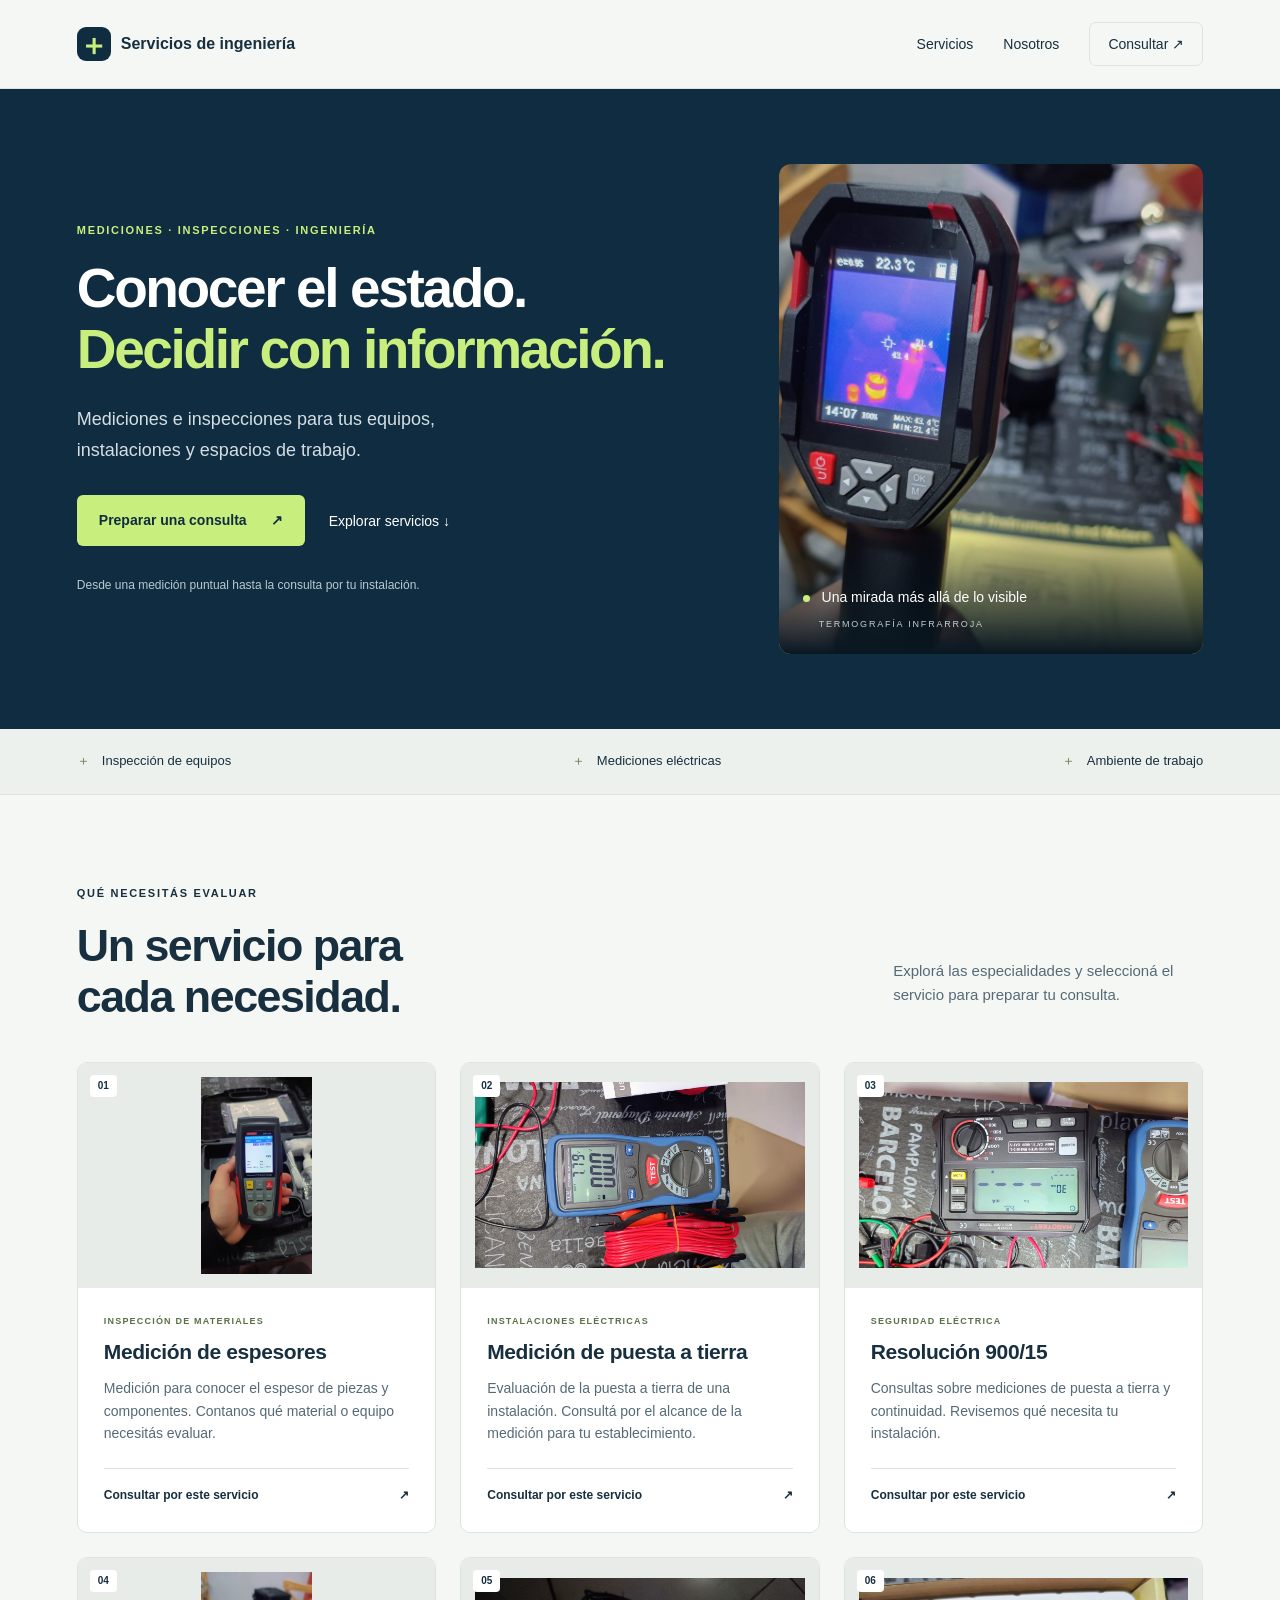
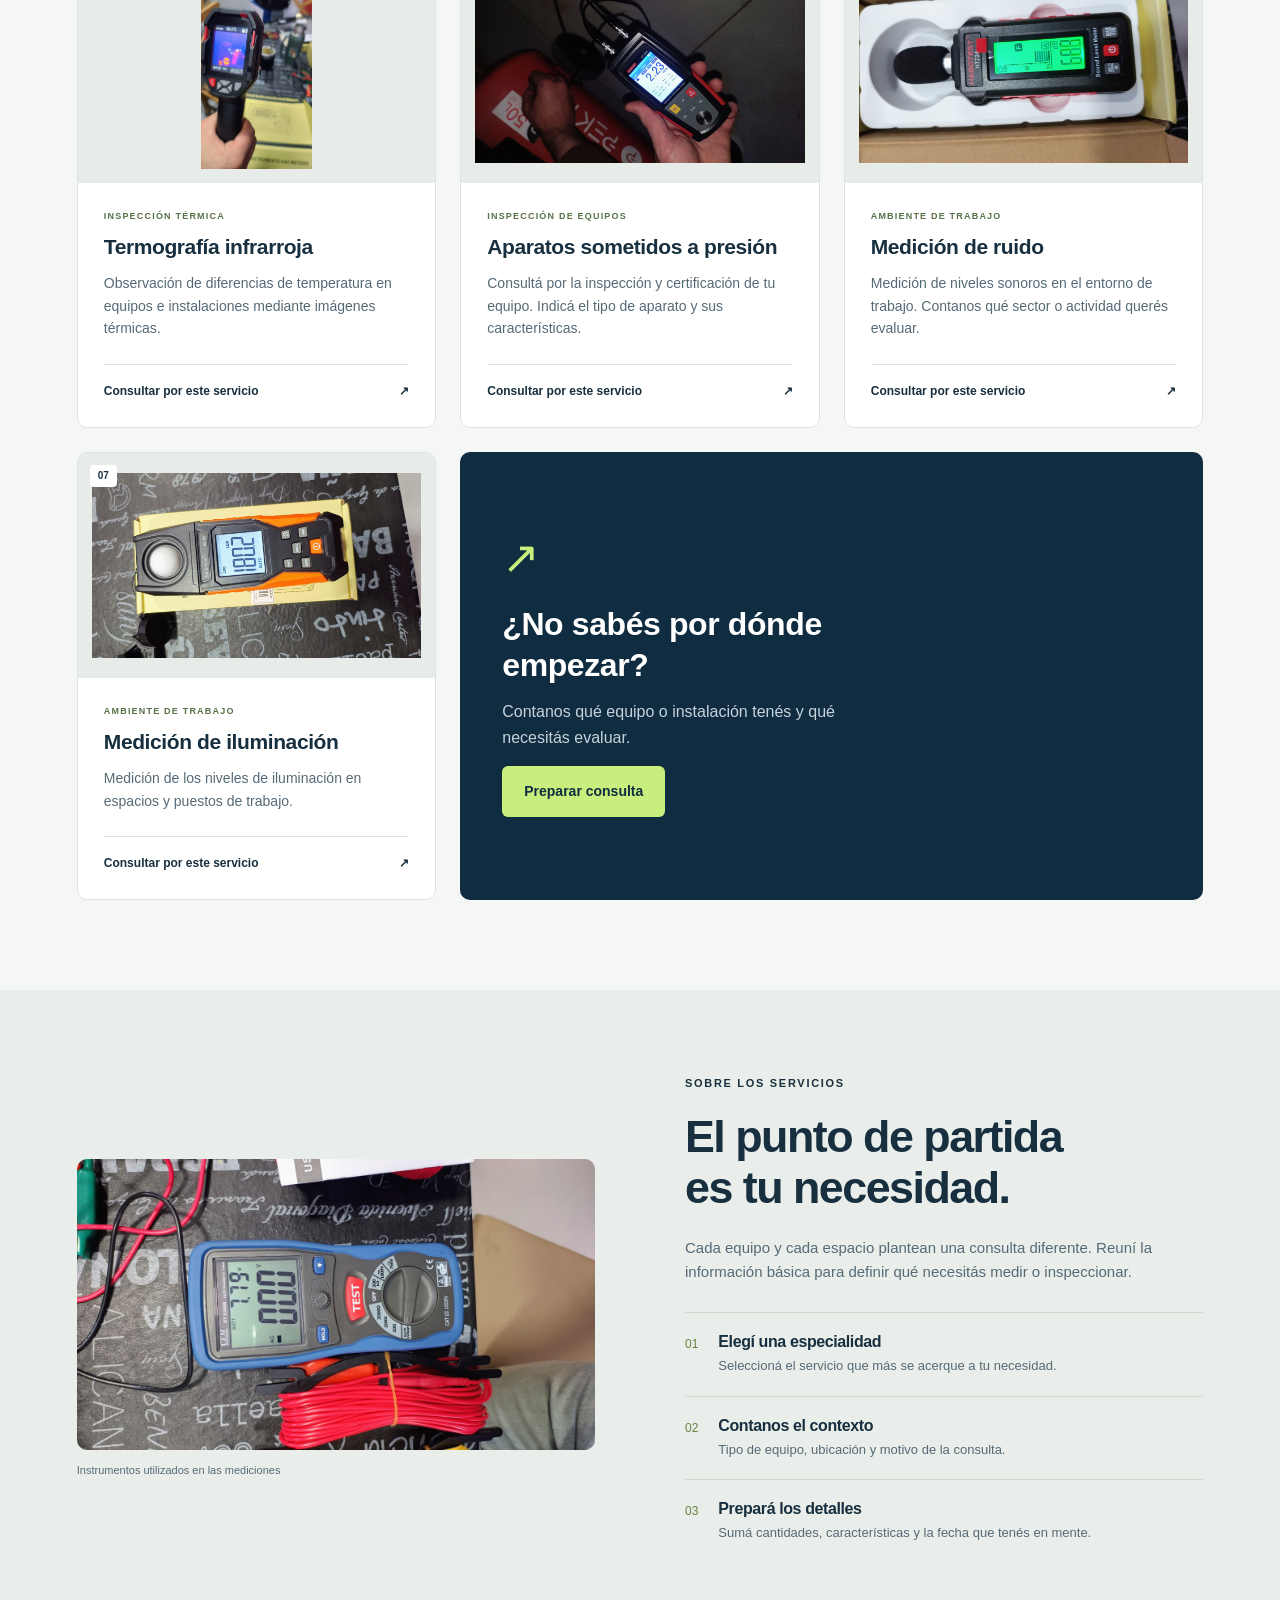
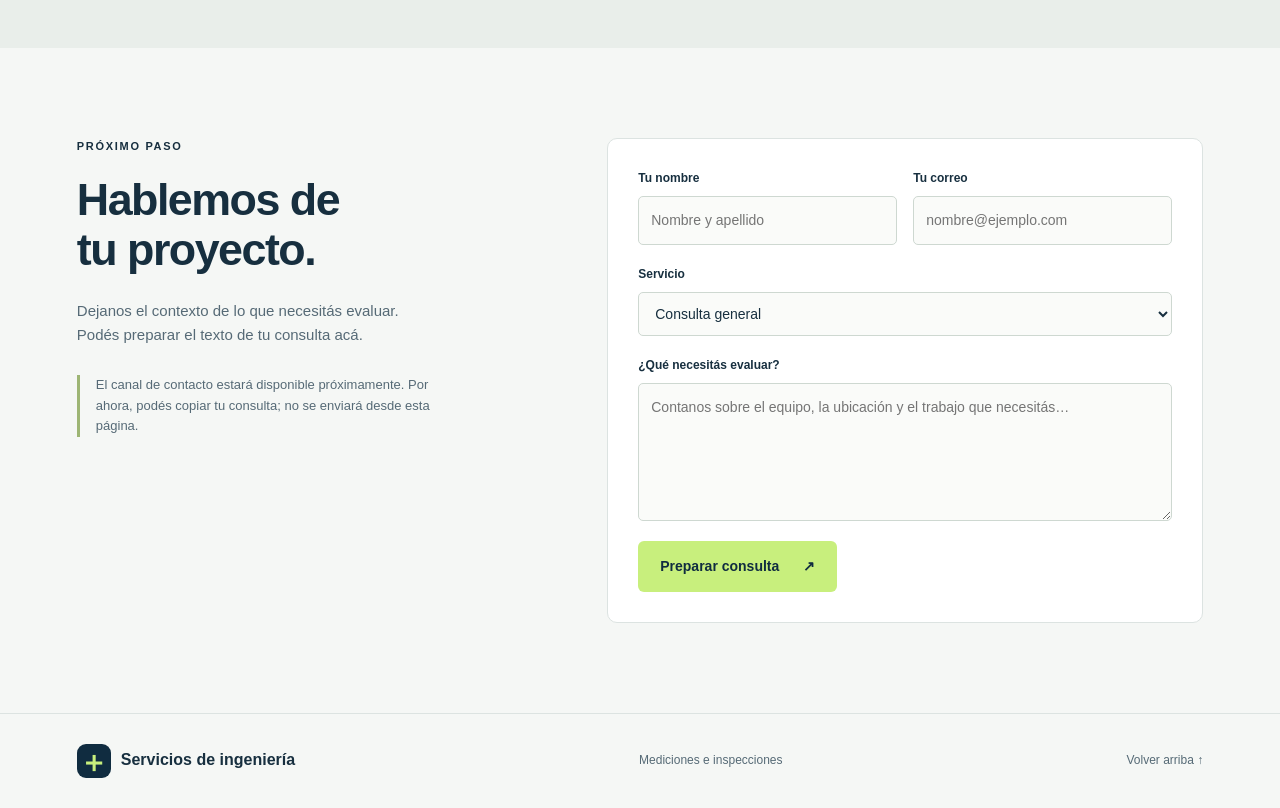
==== index.html @ 33ab287e "Agregar página web e imágenes" ====
<!doctype html>
<html lang="es"><head><meta charset="utf-8"><meta name="viewport" content="width=device-width,initial-scale=1"><meta name="description" content="Servicios de medición e inspección: espesores, puesta a tierra, termografía, ruido e iluminación."><title>Servicios de ingeniería | Mediciones e inspecciones</title><link rel="stylesheet" href="style.css"><script src="config.js" defer></script><script src="script.js" defer></script></head>
<body><a class="skip" href="#contenido">Ir al contenido</a>
<header><div class="wrap header-row"><a class="brand" href="#inicio" aria-label="Ir al inicio"><span class="brand-symbol" aria-hidden="true">＋</span><span data-company>Servicios de ingeniería</span></a><nav aria-label="Principal"><a href="#servicios">Servicios</a><a href="#nosotros">Nosotros</a><a class="nav-cta" href="#contacto">Consultar <span aria-hidden="true">↗</span></a></nav></div></header>
<main id="contenido"><section class="hero" id="inicio"><div class="wrap hero-grid"><div class="hero-copy"><p class="eyebrow">MEDICIONES · INSPECCIONES · INGENIERÍA</p><h1>Conocer el estado.<br><em>Decidir con información.</em></h1><p class="hero-description">Mediciones e inspecciones para tus equipos, instalaciones y espacios de trabajo.</p><div class="actions"><a class="button" href="#contacto">Preparar una consulta <span aria-hidden="true">↗</span></a><a class="text-link" href="#servicios">Explorar servicios ↓</a></div><p class="hero-note">Desde una medición puntual hasta la consulta por tu instalación.</p></div><figure class="hero-photo"><img src="img/termografia.jpg" alt="Cámara infrarroja durante una inspección térmica" width="900" height="1600" fetchpriority="high"><figcaption><span class="dot"></span> Una mirada más allá de lo visible <span>TERMOGRAFÍA INFRARROJA</span></figcaption></figure></div></section>
<div class="specialties"><div class="wrap"><span>Inspección de equipos</span><span>Mediciones eléctricas</span><span>Ambiente de trabajo</span></div></div>
<section class="section wrap" id="servicios"><div class="section-heading"><div><p class="eyebrow">QUÉ NECESITÁS EVALUAR</p><h2>Un servicio para<br>cada necesidad.</h2></div><p>Explorá las especialidades y seleccioná el servicio para preparar tu consulta.</p></div><div class="services"><article class="card"><div class="card-photo"><img src="img/espesores.jpg" alt="Medición de espesores" loading="lazy" width="1280" height="900"><span class="number">01</span></div><div class="card-body"><p class="eyebrow">Inspección de materiales</p><h3>Medición de espesores</h3><p>Medición para conocer el espesor de piezas y componentes. Contanos qué material o equipo necesitás evaluar.</p><a class="service-link" href="#contacto" data-service="Medición de espesores">Consultar por este servicio <span aria-hidden="true">↗</span></a></div></article><article class="card"><div class="card-photo"><img src="img/puesta-tierra.jpg" alt="Medición de puesta a tierra" loading="lazy" width="1280" height="900"><span class="number">02</span></div><div class="card-body"><p class="eyebrow">Instalaciones eléctricas</p><h3>Medición de puesta a tierra</h3><p>Evaluación de la puesta a tierra de una instalación. Consultá por el alcance de la medición para tu establecimiento.</p><a class="service-link" href="#contacto" data-service="Medición de puesta a tierra">Consultar por este servicio <span aria-hidden="true">↗</span></a></div></article><article class="card"><div class="card-photo"><img src="img/resolucion90015.jpg" alt="Resolución 900/15" loading="lazy" width="1280" height="900"><span class="number">03</span></div><div class="card-body"><p class="eyebrow">Seguridad eléctrica</p><h3>Resolución 900/15</h3><p>Consultas sobre mediciones de puesta a tierra y continuidad. Revisemos qué necesita tu instalación.</p><a class="service-link" href="#contacto" data-service="Resolución 900/15">Consultar por este servicio <span aria-hidden="true">↗</span></a></div></article><article class="card"><div class="card-photo"><img src="img/termografia.jpg" alt="Termografía infrarroja" loading="lazy" width="1280" height="900"><span class="number">04</span></div><div class="card-body"><p class="eyebrow">Inspección térmica</p><h3>Termografía infrarroja</h3><p>Observación de diferencias de temperatura en equipos e instalaciones mediante imágenes térmicas.</p><a class="service-link" href="#contacto" data-service="Termografía infrarroja">Consultar por este servicio <span aria-hidden="true">↗</span></a></div></article><article class="card"><div class="card-photo"><img src="img/aparatos-presion.jpg" alt="Medición de espesor sobre un extintor" loading="lazy" width="1280" height="900"><span class="number">05</span></div><div class="card-body"><p class="eyebrow">Inspección de equipos</p><h3>Aparatos sometidos a presión</h3><p>Consultá por la inspección y certificación de tu equipo. Indicá el tipo de aparato y sus características.</p><a class="service-link" href="#contacto" data-service="Aparatos sometidos a presión">Consultar por este servicio <span aria-hidden="true">↗</span></a></div></article><article class="card"><div class="card-photo"><img src="img/ruido.jpg" alt="Medición de ruido" loading="lazy" width="1280" height="900"><span class="number">06</span></div><div class="card-body"><p class="eyebrow">Ambiente de trabajo</p><h3>Medición de ruido</h3><p>Medición de niveles sonoros en el entorno de trabajo. Contanos qué sector o actividad querés evaluar.</p><a class="service-link" href="#contacto" data-service="Medición de ruido">Consultar por este servicio <span aria-hidden="true">↗</span></a></div></article><article class="card"><div class="card-photo"><img src="img/iluminacion.jpg" alt="Medición de iluminación" loading="lazy" width="1280" height="900"><span class="number">07</span></div><div class="card-body"><p class="eyebrow">Ambiente de trabajo</p><h3>Medición de iluminación</h3><p>Medición de los niveles de iluminación en espacios y puestos de trabajo.</p><a class="service-link" href="#contacto" data-service="Medición de iluminación">Consultar por este servicio <span aria-hidden="true">↗</span></a></div></article><aside class="help-card"><span aria-hidden="true">↗</span><h3>¿No sabés por dónde empezar?</h3><p>Contanos qué equipo o instalación tenés y qué necesitás evaluar.</p><a href="#contacto" class="button">Preparar consulta</a></aside></div></section>
<section class="about" id="nosotros"><div class="wrap about-grid"><figure><img src="img/puesta-tierra.jpg" loading="lazy" width="1280" height="720" alt="Instrumento y accesorios para medir puesta a tierra"><figcaption>Instrumentos utilizados en las mediciones</figcaption></figure><div><p class="eyebrow">SOBRE LOS SERVICIOS</p><h2>El punto de partida<br>es tu necesidad.</h2><p>Cada equipo y cada espacio plantean una consulta diferente. Reuní la información básica para definir qué necesitás medir o inspeccionar.</p><ol class="steps"><li><span>01</span><div><h3>Elegí una especialidad</h3><p>Seleccioná el servicio que más se acerque a tu necesidad.</p></div></li><li><span>02</span><div><h3>Contanos el contexto</h3><p>Tipo de equipo, ubicación y motivo de la consulta.</p></div></li><li><span>03</span><div><h3>Prepará los detalles</h3><p>Sumá cantidades, características y la fecha que tenés en mente.</p></div></li></ol></div></div></section>
<section class="section wrap contact" id="contacto"><div><p class="eyebrow">PRÓXIMO PASO</p><h2>Hablemos de<br>tu proyecto.</h2><p>Dejanos el contexto de lo que necesitás evaluar. Podés preparar el texto de tu consulta acá.</p><p class="contact-note" id="contactNote">El canal de contacto estará disponible próximamente. Por ahora, podés copiar tu consulta; no se enviará desde esta página.</p><p id="area" hidden></p></div><form id="formContacto"><div class="field-pair"><label>Tu nombre<input id="nombre" name="nombre" autocomplete="name" placeholder="Nombre y apellido" required maxlength="120"></label><label>Tu correo<input id="email" name="email" type="email" autocomplete="email" placeholder="nombre@ejemplo.com" required maxlength="200"></label></div><label>Servicio<select id="servicio" name="servicio"><option>Consulta general</option><option>Medición de espesores</option><option>Medición de puesta a tierra</option><option>Resolución 900/15</option><option>Termografía infrarroja</option><option>Aparatos sometidos a presión</option><option>Medición de ruido</option><option>Medición de iluminación</option></select></label><label>¿Qué necesitás evaluar?<textarea id="mensaje" name="mensaje" placeholder="Contanos sobre el equipo, la ubicación y el trabajo que necesitás…" required minlength="10" maxlength="4000" rows="5"></textarea></label><button class="button" type="submit" id="submitButton">Preparar consulta <span aria-hidden="true">↗</span></button><div id="draft" hidden><label>Tu consulta lista para copiar<textarea id="consulta" readonly rows="7"></textarea></label><div class="draft-actions"><button type="button" class="button secondary" id="copyButton">Copiar texto</button><a id="sendLink" class="button" hidden>Continuar</a></div></div><p id="status" role="status" aria-live="polite"></p></form></section></main>
<footer><div class="wrap footer-row"><a href="#inicio" class="brand"><span class="brand-symbol" aria-hidden="true">＋</span><span data-company>Servicios de ingeniería</span></a><p>Mediciones e inspecciones</p><a href="#inicio">Volver arriba ↑</a></div></footer><a class="mobile-contact" href="#contacto">Preparar consulta ↗</a></body></html>
---- style.css ----
@charset "UTF-8";
:root{--navy:#102c40;--ink:#172f3f;--muted:#566a76;--accent:#c8ef7d;--paper:#f5f7f5;--line:#dce3e1}*{box-sizing:border-box}html{scroll-behavior:smooth;scroll-padding-top:100px}body{margin:0;font-family:Arial,Helvetica,sans-serif;color:var(--ink);background:var(--paper);line-height:1.6}a{color:inherit;text-decoration:none}button,input,textarea,select{font:inherit}button,a,input,textarea,select{-webkit-tap-highlight-color:transparent}a:focus-visible,button:focus-visible,input:focus-visible,select:focus-visible,textarea:focus-visible{outline:3px solid #458718;outline-offset:4px}[hidden]{display:none!important}.wrap{width:min(1180px,88%);margin:auto}.skip{position:fixed;top:-100px;left:15px;z-index:20;background:white;padding:12px}.skip:focus{top:10px}header{position:sticky;top:0;z-index:10;background:#f5f7f5f5;border-bottom:1px solid var(--line);backdrop-filter:blur(12px)}.header-row{min-height:88px;display:flex;align-items:center;justify-content:space-between;gap:24px}.brand{display:flex;align-items:center;gap:10px;font-size:16px;font-weight:700;line-height:1.3}.brand-symbol{display:grid;place-items:center;width:34px;height:34px;flex-shrink:0;background:var(--navy);color:var(--accent);font-size:29px;border-radius:9px}nav{display:flex;gap:30px;align-items:center;font-size:14px}nav a:hover,.text-link:hover{text-decoration:underline;text-underline-offset:5px}.nav-cta{border:1px solid var(--line);border-radius:7px;padding:10px 18px}.hero{background:var(--navy);color:white;overflow:hidden}.hero-grid{display:grid;grid-template-columns:1.2fr .8fr;gap:65px;align-items:center;min-height:640px;padding-block:65px}.eyebrow{font-size:11px;font-weight:700;letter-spacing:1.7px;text-transform:uppercase;margin:0 0 18px}.hero .eyebrow{color:var(--accent)}h1,h2,h3,p,figure{margin-top:0}h1{font-size:clamp(38px,4.3vw,62px);line-height:1.1;letter-spacing:-2.4px;margin-bottom:25px}h1 em{font-style:normal;color:var(--accent)}.hero-description{max-width:440px;color:#d3dfe4;font-size:18px;line-height:1.7}.actions{display:flex;flex-wrap:wrap;align-items:center;gap:24px;margin-top:30px}.button{display:inline-flex;align-items:center;justify-content:center;gap:24px;padding:14px 21px;border-radius:6px;background:var(--accent);color:var(--navy);border:1px solid transparent;font-weight:700;font-size:14px;cursor:pointer;line-height:1.5}.button:hover{background:#b7e766}.text-link{font-size:14px}.hero-note{font-size:12px;color:#b8c9d1;margin:30px 0 0}.hero-photo{position:relative;margin:0;height:490px;border-radius:12px;overflow:hidden;background:#081721}.hero-photo>img{width:100%;height:100%;object-fit:cover;object-position:center 45%;opacity:.93}.hero-photo figcaption{position:absolute;bottom:0;left:0;width:100%;padding:50px 24px 23px;background:linear-gradient(transparent,#081721);font-size:14px}.hero-photo figcaption>span:last-child{display:block;margin:8px 0 0 16px;font-size:9px;letter-spacing:1.8px;color:#bfced6}.dot{display:inline-block;width:7px;height:7px;border-radius:50%;background:var(--accent);margin-right:8px}.specialties{border-bottom:1px solid var(--line);background:#edf1ee}.specialties .wrap{display:flex;justify-content:space-between;gap:20px;padding-block:22px;font-size:13px}.specialties span:before{content:'＋';color:#65833f;margin-right:12px}.section{padding-block:90px}.section-heading{display:flex;justify-content:space-between;align-items:end;gap:40px;margin-bottom:40px}h2{font-size:clamp(32px,3.5vw,46px);line-height:1.13;letter-spacing:-1.5px;margin-bottom:24px}.section-heading h2{margin-bottom:0}.section-heading>p{max-width:310px;color:var(--muted);font-size:15px}.services{display:grid;grid-template-columns:repeat(3,minmax(0,1fr));gap:24px}.card{background:white;border:1px solid var(--line);border-radius:10px;overflow:hidden;display:flex;flex-direction:column;transition:box-shadow .2s,transform .2s}.card:hover{box-shadow:0 12px 28px #102c4010;transform:translateY(-3px)}.card-photo{height:225px;position:relative;background:#e7ece9;padding:14px}.card-photo img{display:block;width:100%;height:100%;object-fit:contain}.number{position:absolute;top:12px;left:12px;background:white;border-radius:4px;padding:3px 8px;font-size:10px;font-weight:700}.card-body{padding:26px;display:flex;flex:1;flex-direction:column}.card-body .eyebrow{font-size:9px;letter-spacing:1.2px;color:#597147;margin-bottom:10px}h3{font-size:21px;line-height:1.3;letter-spacing:-.4px;margin-bottom:12px}.card-body>p:not(.eyebrow){color:var(--muted);font-size:14px;margin-bottom:24px}.service-link{margin-top:auto;border-top:1px solid var(--line);padding-top:17px;font-size:12px;font-weight:700;display:flex;justify-content:space-between;gap:12px}.service-link:hover{color:#4d7421}.help-card{grid-column:span 2;background:var(--navy);border-radius:10px;padding:42px;color:white;display:flex;flex-direction:column;align-items:start;justify-content:center}.help-card>span{color:var(--accent);font-size:45px;line-height:1;margin-bottom:24px}.help-card h3{font-size:32px;max-width:380px}.help-card p{color:#c5d3db;max-width:370px}.about{background:#e9eeea;padding-block:85px}.about-grid{display:grid;grid-template-columns:1fr 1fr;align-items:center;gap:90px}.about figure{margin:0}.about img{width:100%;height:auto;display:block;border-radius:10px}.about figcaption{font-size:11px;color:var(--muted);margin-top:12px}.about-grid>div>p:not(.eyebrow){color:var(--muted);font-size:15px}.steps{list-style:none;margin:28px 0 0;padding:0}.steps li{display:flex;gap:20px;border-top:1px solid #ced8d1;padding:19px 0}.steps li>span{font-size:12px;color:#65833f;padding-top:3px}.steps h3{font-size:16px;margin-bottom:3px}.steps p{font-size:13px;color:var(--muted);margin:0}.contact{display:grid;grid-template-columns:.85fr 1.15fr;gap:90px}.contact>div>p:not(.eyebrow){font-size:15px;color:var(--muted);max-width:360px}.contact .contact-note{border-left:3px solid #9db574;padding-left:16px;font-size:13px!important;margin-top:28px}form{background:white;border:1px solid var(--line);border-radius:10px;padding:30px;display:flex;flex-direction:column;gap:20px}label{display:flex;flex-direction:column;gap:8px;font-size:12px;font-weight:700}.field-pair{display:grid;grid-template-columns:1fr 1fr;gap:16px}input,select,textarea{min-width:0;width:100%;border:1px solid #ced8d1;border-radius:5px;background:#fafbf9;padding:12px;color:var(--ink);font-size:14px;font-weight:400}textarea{resize:vertical}form>.button{align-self:start}#draft{border-top:1px solid var(--line);padding-top:20px}.draft-actions{display:flex;gap:12px;flex-wrap:wrap;margin-top:14px}.secondary{background:#e9eeea}#status{font-size:13px;margin:0}#status:empty{display:none}footer{border-top:1px solid var(--line);padding-block:30px}.footer-row{display:flex;align-items:center;justify-content:space-between;gap:20px}.footer-row p,.footer-row>a:last-child{font-size:12px;margin:0;color:var(--muted)}.mobile-contact{display:none}@media(max-width:1000px){.hero-grid{gap:30px}.hero-photo{height:460px}.services{grid-template-columns:repeat(2,minmax(0,1fr))}.help-card{grid-column:auto;padding:28px}.about-grid,.contact{gap:40px}.field-pair{grid-template-columns:1fr}}@media(max-width:680px){html{scroll-padding-top:125px}.wrap{width:90%}.header-row{padding-block:16px;flex-wrap:wrap;gap:14px}.brand{font-size:14px}nav{width:100%;justify-content:space-between;gap:10px;font-size:12px}.nav-cta{padding:6px 14px}.hero-grid{grid-template-columns:1fr;padding-block:44px;gap:35px}.hero-copy h1{letter-spacing:-1.7px}.hero-photo{height:350px}.hero-description{font-size:16px}.hero-note{max-width:290px}.specialties .wrap{flex-wrap:wrap;justify-content:center;gap:10px 20px;font-size:11px;padding-block:16px}.section{padding-block:58px}.section-heading{display:block;margin-bottom:28px}.section-heading>p{margin-top:20px}.services{grid-template-columns:minmax(0,1fr)}.card-photo{height:250px}.help-card{min-height:300px}.about{padding-block:55px}.about-grid,.contact{grid-template-columns:1fr;gap:32px}.about-grid figure{order:2}.contact>div>p:not(.eyebrow){max-width:none}form{padding:22px}.footer-row{flex-direction:column;align-items:start;gap:14px}footer{padding-bottom:95px}.mobile-contact{display:block;position:fixed;bottom:16px;right:5%;left:5%;padding:13px;text-align:center;background:var(--accent);border:1px solid #98b859;border-radius:8px;box-shadow:0 5px 20px #102c4020;font-size:14px;font-weight:700;z-index:9}}@media(prefers-reduced-motion:reduce){html{scroll-behavior:auto}*{transition:none!important}.card:hover{transform:none}}
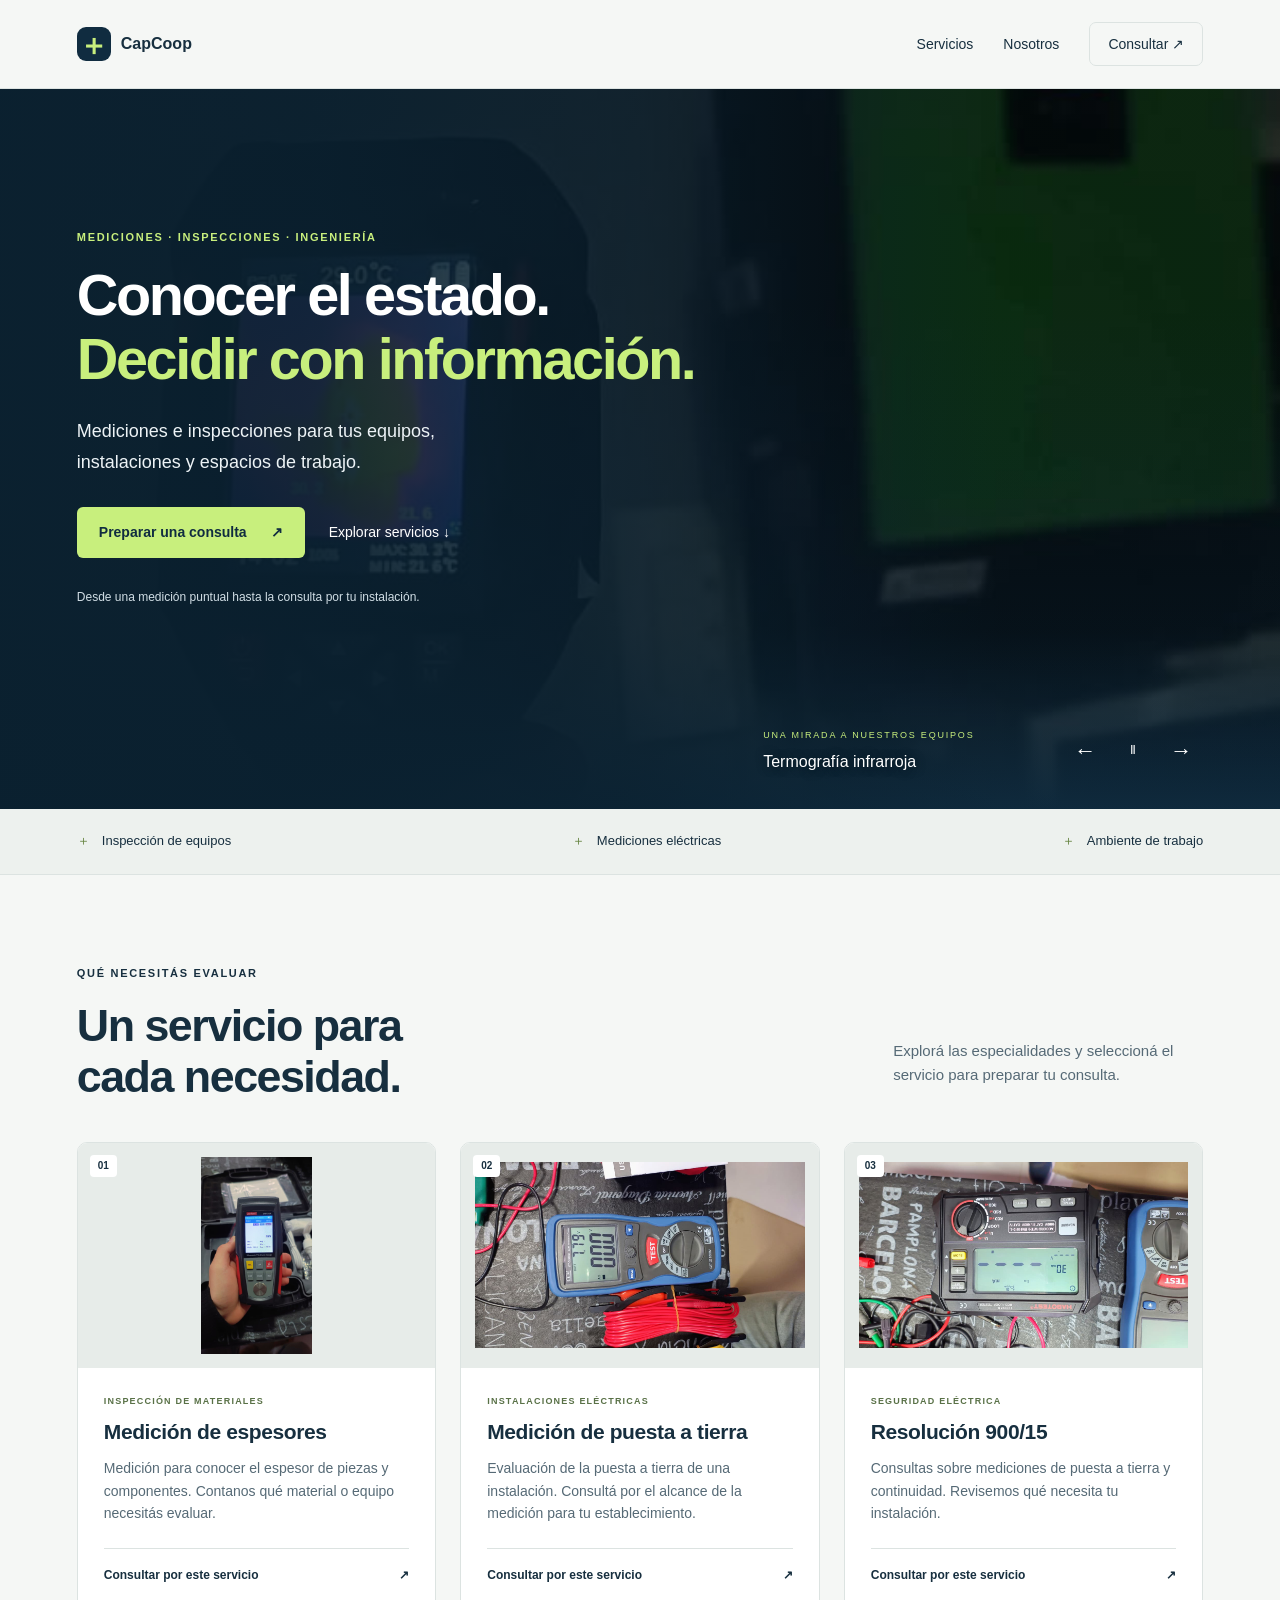
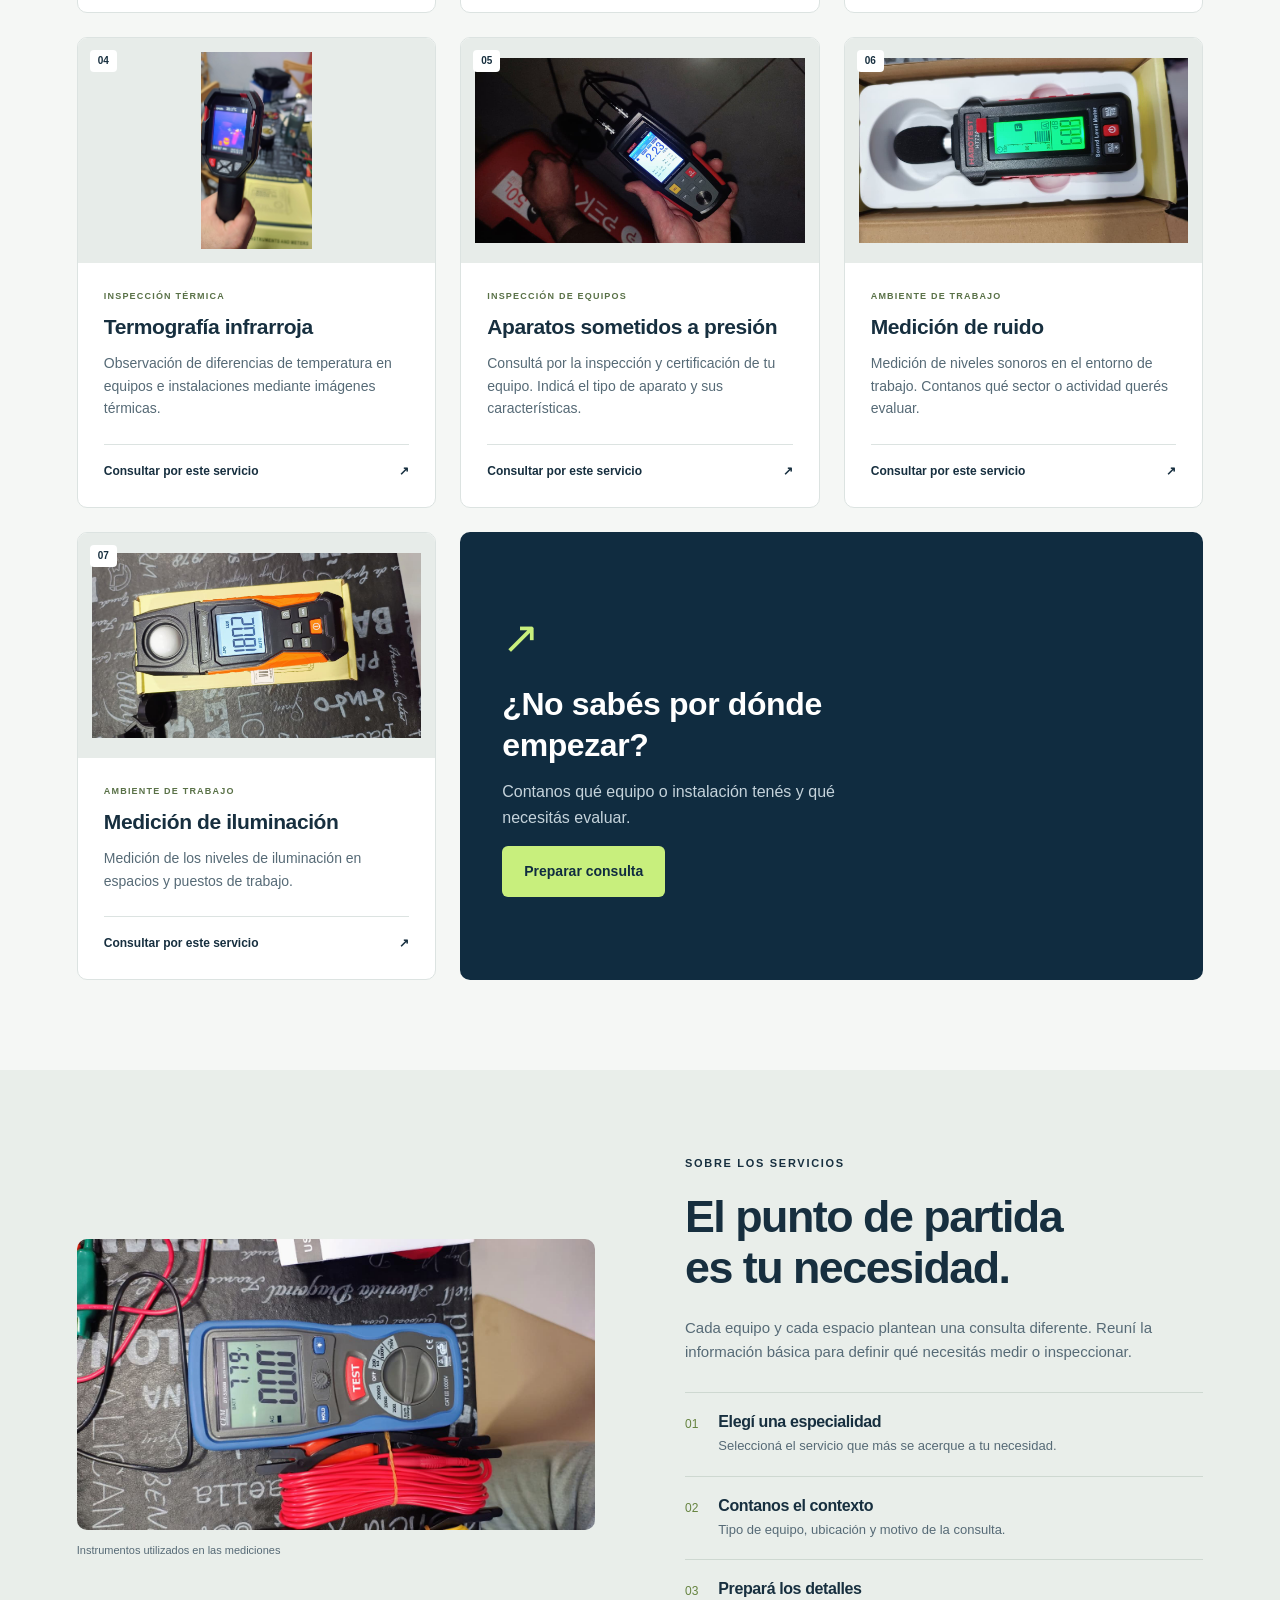
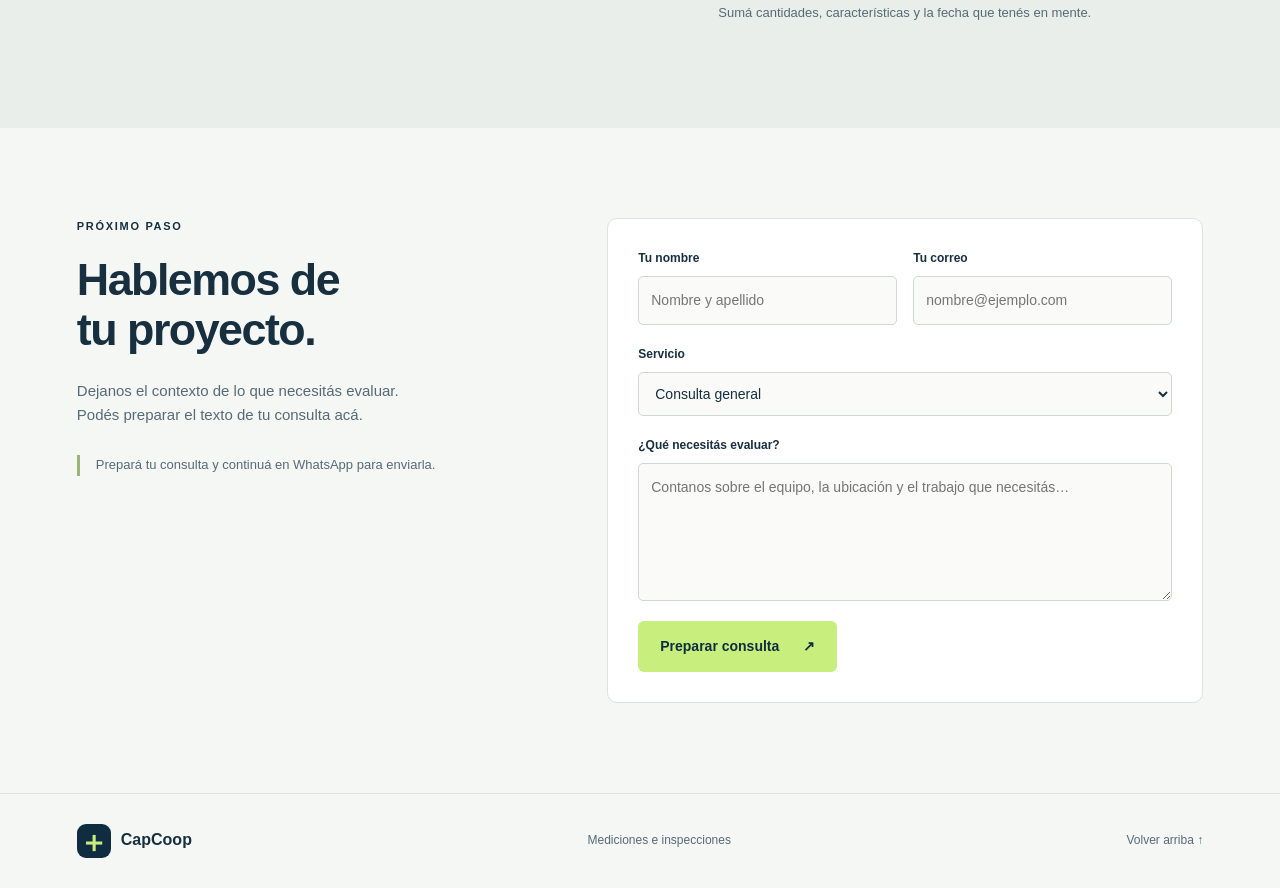
==== commit da04974d: "actualizado" ====
--- a/index.html
+++ b/index.html
@@ -1,10 +1,225 @@
 <!doctype html>
-<html lang="es"><head><meta charset="utf-8"><meta name="viewport" content="width=device-width,initial-scale=1"><meta name="description" content="Servicios de medición e inspección: espesores, puesta a tierra, termografía, ruido e iluminación."><title>Servicios de ingeniería | Mediciones e inspecciones</title><link rel="stylesheet" href="style.css"><script src="config.js" defer></script><script src="script.js" defer></script></head>
-<body><a class="skip" href="#contenido">Ir al contenido</a>
-<header><div class="wrap header-row"><a class="brand" href="#inicio" aria-label="Ir al inicio"><span class="brand-symbol" aria-hidden="true">＋</span><span data-company>Servicios de ingeniería</span></a><nav aria-label="Principal"><a href="#servicios">Servicios</a><a href="#nosotros">Nosotros</a><a class="nav-cta" href="#contacto">Consultar <span aria-hidden="true">↗</span></a></nav></div></header>
-<main id="contenido"><section class="hero" id="inicio"><div class="wrap hero-grid"><div class="hero-copy"><p class="eyebrow">MEDICIONES · INSPECCIONES · INGENIERÍA</p><h1>Conocer el estado.<br><em>Decidir con información.</em></h1><p class="hero-description">Mediciones e inspecciones para tus equipos, instalaciones y espacios de trabajo.</p><div class="actions"><a class="button" href="#contacto">Preparar una consulta <span aria-hidden="true">↗</span></a><a class="text-link" href="#servicios">Explorar servicios ↓</a></div><p class="hero-note">Desde una medición puntual hasta la consulta por tu instalación.</p></div><figure class="hero-photo"><img src="img/termografia.jpg" alt="Cámara infrarroja durante una inspección térmica" width="900" height="1600" fetchpriority="high"><figcaption><span class="dot"></span> Una mirada más allá de lo visible <span>TERMOGRAFÍA INFRARROJA</span></figcaption></figure></div></section>
-<div class="specialties"><div class="wrap"><span>Inspección de equipos</span><span>Mediciones eléctricas</span><span>Ambiente de trabajo</span></div></div>
-<section class="section wrap" id="servicios"><div class="section-heading"><div><p class="eyebrow">QUÉ NECESITÁS EVALUAR</p><h2>Un servicio para<br>cada necesidad.</h2></div><p>Explorá las especialidades y seleccioná el servicio para preparar tu consulta.</p></div><div class="services"><article class="card"><div class="card-photo"><img src="img/espesores.jpg" alt="Medición de espesores" loading="lazy" width="1280" height="900"><span class="number">01</span></div><div class="card-body"><p class="eyebrow">Inspección de materiales</p><h3>Medición de espesores</h3><p>Medición para conocer el espesor de piezas y componentes. Contanos qué material o equipo necesitás evaluar.</p><a class="service-link" href="#contacto" data-service="Medición de espesores">Consultar por este servicio <span aria-hidden="true">↗</span></a></div></article><article class="card"><div class="card-photo"><img src="img/puesta-tierra.jpg" alt="Medición de puesta a tierra" loading="lazy" width="1280" height="900"><span class="number">02</span></div><div class="card-body"><p class="eyebrow">Instalaciones eléctricas</p><h3>Medición de puesta a tierra</h3><p>Evaluación de la puesta a tierra de una instalación. Consultá por el alcance de la medición para tu establecimiento.</p><a class="service-link" href="#contacto" data-service="Medición de puesta a tierra">Consultar por este servicio <span aria-hidden="true">↗</span></a></div></article><article class="card"><div class="card-photo"><img src="img/resolucion90015.jpg" alt="Resolución 900/15" loading="lazy" width="1280" height="900"><span class="number">03</span></div><div class="card-body"><p class="eyebrow">Seguridad eléctrica</p><h3>Resolución 900/15</h3><p>Consultas sobre mediciones de puesta a tierra y continuidad. Revisemos qué necesita tu instalación.</p><a class="service-link" href="#contacto" data-service="Resolución 900/15">Consultar por este servicio <span aria-hidden="true">↗</span></a></div></article><article class="card"><div class="card-photo"><img src="img/termografia.jpg" alt="Termografía infrarroja" loading="lazy" width="1280" height="900"><span class="number">04</span></div><div class="card-body"><p class="eyebrow">Inspección térmica</p><h3>Termografía infrarroja</h3><p>Observación de diferencias de temperatura en equipos e instalaciones mediante imágenes térmicas.</p><a class="service-link" href="#contacto" data-service="Termografía infrarroja">Consultar por este servicio <span aria-hidden="true">↗</span></a></div></article><article class="card"><div class="card-photo"><img src="img/aparatos-presion.jpg" alt="Medición de espesor sobre un extintor" loading="lazy" width="1280" height="900"><span class="number">05</span></div><div class="card-body"><p class="eyebrow">Inspección de equipos</p><h3>Aparatos sometidos a presión</h3><p>Consultá por la inspección y certificación de tu equipo. Indicá el tipo de aparato y sus características.</p><a class="service-link" href="#contacto" data-service="Aparatos sometidos a presión">Consultar por este servicio <span aria-hidden="true">↗</span></a></div></article><article class="card"><div class="card-photo"><img src="img/ruido.jpg" alt="Medición de ruido" loading="lazy" width="1280" height="900"><span class="number">06</span></div><div class="card-body"><p class="eyebrow">Ambiente de trabajo</p><h3>Medición de ruido</h3><p>Medición de niveles sonoros en el entorno de trabajo. Contanos qué sector o actividad querés evaluar.</p><a class="service-link" href="#contacto" data-service="Medición de ruido">Consultar por este servicio <span aria-hidden="true">↗</span></a></div></article><article class="card"><div class="card-photo"><img src="img/iluminacion.jpg" alt="Medición de iluminación" loading="lazy" width="1280" height="900"><span class="number">07</span></div><div class="card-body"><p class="eyebrow">Ambiente de trabajo</p><h3>Medición de iluminación</h3><p>Medición de los niveles de iluminación en espacios y puestos de trabajo.</p><a class="service-link" href="#contacto" data-service="Medición de iluminación">Consultar por este servicio <span aria-hidden="true">↗</span></a></div></article><aside class="help-card"><span aria-hidden="true">↗</span><h3>¿No sabés por dónde empezar?</h3><p>Contanos qué equipo o instalación tenés y qué necesitás evaluar.</p><a href="#contacto" class="button">Preparar consulta</a></aside></div></section>
-<section class="about" id="nosotros"><div class="wrap about-grid"><figure><img src="img/puesta-tierra.jpg" loading="lazy" width="1280" height="720" alt="Instrumento y accesorios para medir puesta a tierra"><figcaption>Instrumentos utilizados en las mediciones</figcaption></figure><div><p class="eyebrow">SOBRE LOS SERVICIOS</p><h2>El punto de partida<br>es tu necesidad.</h2><p>Cada equipo y cada espacio plantean una consulta diferente. Reuní la información básica para definir qué necesitás medir o inspeccionar.</p><ol class="steps"><li><span>01</span><div><h3>Elegí una especialidad</h3><p>Seleccioná el servicio que más se acerque a tu necesidad.</p></div></li><li><span>02</span><div><h3>Contanos el contexto</h3><p>Tipo de equipo, ubicación y motivo de la consulta.</p></div></li><li><span>03</span><div><h3>Prepará los detalles</h3><p>Sumá cantidades, características y la fecha que tenés en mente.</p></div></li></ol></div></div></section>
-<section class="section wrap contact" id="contacto"><div><p class="eyebrow">PRÓXIMO PASO</p><h2>Hablemos de<br>tu proyecto.</h2><p>Dejanos el contexto de lo que necesitás evaluar. Podés preparar el texto de tu consulta acá.</p><p class="contact-note" id="contactNote">El canal de contacto estará disponible próximamente. Por ahora, podés copiar tu consulta; no se enviará desde esta página.</p><p id="area" hidden></p></div><form id="formContacto"><div class="field-pair"><label>Tu nombre<input id="nombre" name="nombre" autocomplete="name" placeholder="Nombre y apellido" required maxlength="120"></label><label>Tu correo<input id="email" name="email" type="email" autocomplete="email" placeholder="nombre@ejemplo.com" required maxlength="200"></label></div><label>Servicio<select id="servicio" name="servicio"><option>Consulta general</option><option>Medición de espesores</option><option>Medición de puesta a tierra</option><option>Resolución 900/15</option><option>Termografía infrarroja</option><option>Aparatos sometidos a presión</option><option>Medición de ruido</option><option>Medición de iluminación</option></select></label><label>¿Qué necesitás evaluar?<textarea id="mensaje" name="mensaje" placeholder="Contanos sobre el equipo, la ubicación y el trabajo que necesitás…" required minlength="10" maxlength="4000" rows="5"></textarea></label><button class="button" type="submit" id="submitButton">Preparar consulta <span aria-hidden="true">↗</span></button><div id="draft" hidden><label>Tu consulta lista para copiar<textarea id="consulta" readonly rows="7"></textarea></label><div class="draft-actions"><button type="button" class="button secondary" id="copyButton">Copiar texto</button><a id="sendLink" class="button" hidden>Continuar</a></div></div><p id="status" role="status" aria-live="polite"></p></form></section></main>
-<footer><div class="wrap footer-row"><a href="#inicio" class="brand"><span class="brand-symbol" aria-hidden="true">＋</span><span data-company>Servicios de ingeniería</span></a><p>Mediciones e inspecciones</p><a href="#inicio">Volver arriba ↑</a></div></footer><a class="mobile-contact" href="#contacto">Preparar consulta ↗</a></body></html>+<html lang="es">
+  <head>
+    <meta charset="utf-8">
+    <meta name="viewport" content="width=device-width,initial-scale=1">
+    <meta name="description" content="Servicios de medición e inspección: espesores, puesta a tierra, termografía, ruido e iluminación.">
+    <title>Servicios de ingeniería | Mediciones e inspecciones</title>
+    <link rel="stylesheet" href="style.css">
+    <link rel="stylesheet" href="galeria.css">
+    <script src="config.js" defer></script>
+    <script src="script.js" defer></script>
+    <script src="galeria.js" defer></script>
+  </head>
+  <body>
+    <a class="skip" href="#contenido">Ir al contenido</a>
+    <header>
+      <div class="wrap header-row">
+        <a class="brand" href="#inicio" aria-label="Ir al inicio"><span class="brand-symbol" aria-hidden="true">＋</span><span data-company>Servicios de ingeniería</span></a>
+        <nav aria-label="Principal">
+          <a href="#servicios">Servicios</a>
+          <a href="#nosotros">Nosotros</a>
+          <a class="nav-cta" href="#contacto">Consultar <span aria-hidden="true">↗</span></a>
+        </nav>
+      </div>
+    </header>
+    <main id="contenido">
+      <section class="hero" id="inicio">
+        <div class="wrap hero-grid">
+          <div class="hero-copy">
+            <p class="eyebrow">MEDICIONES · INSPECCIONES · INGENIERÍA</p>
+            <h1>Conocer el estado.<br><em>Decidir con información.</em></h1>
+            <p class="hero-description">Mediciones e inspecciones para tus equipos, instalaciones y espacios de trabajo.</p>
+            <div class="actions">
+              <a class="button" href="#contacto">Preparar una consulta <span aria-hidden="true">↗</span></a>
+              <a class="text-link" href="#servicios">Explorar servicios ↓</a>
+            </div>
+            <p class="hero-note">Desde una medición puntual hasta la consulta por tu instalación.</p>
+          </div>
+          <figure class="hero-photo">
+            <img src="img/termografia.jpg" alt="Cámara infrarroja durante una inspección térmica" width="900" height="1600" fetchpriority="high">
+            <figcaption><span class="dot"></span> Una mirada más allá de lo visible <span>TERMOGRAFÍA INFRARROJA</span></figcaption>
+          </figure>
+        </div>
+      </section>
+      <div class="specialties">
+        <div class="wrap">
+          <span>Inspección de equipos</span>
+          <span>Mediciones eléctricas</span>
+          <span>Ambiente de trabajo</span>
+        </div>
+      </div>
+      <section class="section wrap" id="servicios">
+        <div class="section-heading">
+          <div>
+            <p class="eyebrow">QUÉ NECESITÁS EVALUAR</p>
+            <h2>Un servicio para<br>cada necesidad.</h2>
+          </div>
+          <p>Explorá las especialidades y seleccioná el servicio para preparar tu consulta.</p>
+        </div>
+        <div class="services">
+          <article class="card">
+            <div class="card-photo">
+              <img src="img/espesores.jpg" alt="Medición de espesores" loading="lazy" width="1280" height="900">
+              <span class="number">01</span>
+            </div>
+            <div class="card-body">
+              <p class="eyebrow">Inspección de materiales</p>
+              <h3>Medición de espesores</h3>
+              <p>Medición para conocer el espesor de piezas y componentes. Contanos qué material o equipo necesitás evaluar.</p>
+              <a class="service-link" href="#contacto" data-service="Medición de espesores">Consultar por este servicio <span aria-hidden="true">↗</span></a>
+            </div>
+          </article>
+          <article class="card">
+            <div class="card-photo">
+              <img src="img/puesta-tierra.jpg" alt="Medición de puesta a tierra" loading="lazy" width="1280" height="900">
+              <span class="number">02</span>
+            </div>
+            <div class="card-body">
+              <p class="eyebrow">Instalaciones eléctricas</p>
+              <h3>Medición de puesta a tierra</h3>
+              <p>Evaluación de la puesta a tierra de una instalación. Consultá por el alcance de la medición para tu establecimiento.</p>
+              <a class="service-link" href="#contacto" data-service="Medición de puesta a tierra">Consultar por este servicio <span aria-hidden="true">↗</span></a>
+            </div>
+          </article>
+          <article class="card">
+            <div class="card-photo">
+              <img src="img/resolucion90015.jpg" alt="Resolución 900/15" loading="lazy" width="1280" height="900">
+              <span class="number">03</span>
+            </div>
+            <div class="card-body">
+              <p class="eyebrow">Seguridad eléctrica</p>
+              <h3>Resolución 900/15</h3>
+              <p>Consultas sobre mediciones de puesta a tierra y continuidad. Revisemos qué necesita tu instalación.</p>
+              <a class="service-link" href="#contacto" data-service="Resolución 900/15">Consultar por este servicio <span aria-hidden="true">↗</span></a>
+            </div>
+          </article>
+          <article class="card">
+            <div class="card-photo">
+              <img src="img/termografia.jpg" alt="Termografía infrarroja" loading="lazy" width="1280" height="900">
+              <span class="number">04</span>
+            </div>
+            <div class="card-body">
+              <p class="eyebrow">Inspección térmica</p>
+              <h3>Termografía infrarroja</h3>
+              <p>Observación de diferencias de temperatura en equipos e instalaciones mediante imágenes térmicas.</p>
+              <a class="service-link" href="#contacto" data-service="Termografía infrarroja">Consultar por este servicio <span aria-hidden="true">↗</span></a>
+            </div>
+          </article>
+          <article class="card">
+            <div class="card-photo">
+              <img src="img/aparatos-presion.jpg" alt="Medición de espesor sobre un extintor" loading="lazy" width="1280" height="900">
+              <span class="number">05</span>
+            </div>
+            <div class="card-body">
+              <p class="eyebrow">Inspección de equipos</p>
+              <h3>Aparatos sometidos a presión</h3>
+              <p>Consultá por la inspección y certificación de tu equipo. Indicá el tipo de aparato y sus características.</p>
+              <a class="service-link" href="#contacto" data-service="Aparatos sometidos a presión">Consultar por este servicio <span aria-hidden="true">↗</span></a>
+            </div>
+          </article>
+          <article class="card">
+            <div class="card-photo">
+              <img src="img/ruido.jpg" alt="Medición de ruido" loading="lazy" width="1280" height="900">
+              <span class="number">06</span>
+            </div>
+            <div class="card-body">
+              <p class="eyebrow">Ambiente de trabajo</p>
+              <h3>Medición de ruido</h3>
+              <p>Medición de niveles sonoros en el entorno de trabajo. Contanos qué sector o actividad querés evaluar.</p>
+              <a class="service-link" href="#contacto" data-service="Medición de ruido">Consultar por este servicio <span aria-hidden="true">↗</span></a>
+            </div>
+          </article>
+          <article class="card">
+            <div class="card-photo">
+              <img src="img/iluminacion.jpg" alt="Medición de iluminación" loading="lazy" width="1280" height="900">
+              <span class="number">07</span>
+            </div>
+            <div class="card-body">
+              <p class="eyebrow">Ambiente de trabajo</p>
+              <h3>Medición de iluminación</h3>
+              <p>Medición de los niveles de iluminación en espacios y puestos de trabajo.</p>
+              <a class="service-link" href="#contacto" data-service="Medición de iluminación">Consultar por este servicio <span aria-hidden="true">↗</span></a>
+            </div>
+          </article>
+          <aside class="help-card">
+            <span aria-hidden="true">↗</span>
+            <h3>¿No sabés por dónde empezar?</h3>
+            <p>Contanos qué equipo o instalación tenés y qué necesitás evaluar.</p>
+            <a href="#contacto" class="button">Preparar consulta</a>
+          </aside>
+        </div>
+      </section>
+      <section class="about" id="nosotros">
+        <div class="wrap about-grid">
+          <figure>
+            <img src="img/puesta-tierra.jpg" loading="lazy" width="1280" height="720" alt="Instrumento y accesorios para medir puesta a tierra">
+            <figcaption>Instrumentos utilizados en las mediciones</figcaption>
+          </figure>
+          <div>
+            <p class="eyebrow">SOBRE LOS SERVICIOS</p>
+            <h2>El punto de partida<br>es tu necesidad.</h2>
+            <p>Cada equipo y cada espacio plantean una consulta diferente. Reuní la información básica para definir qué necesitás medir o inspeccionar.</p>
+            <ol class="steps">
+              <li>
+                <span>01</span>
+                <div>
+                  <h3>Elegí una especialidad</h3>
+                  <p>Seleccioná el servicio que más se acerque a tu necesidad.</p>
+                </div>
+              </li>
+              <li>
+                <span>02</span>
+                <div>
+                  <h3>Contanos el contexto</h3>
+                  <p>Tipo de equipo, ubicación y motivo de la consulta.</p>
+                </div>
+              </li>
+              <li>
+                <span>03</span>
+                <div>
+                  <h3>Prepará los detalles</h3>
+                  <p>Sumá cantidades, características y la fecha que tenés en mente.</p>
+                </div>
+              </li>
+            </ol>
+          </div>
+        </div>
+      </section>
+      <section class="section wrap contact" id="contacto">
+        <div>
+          <p class="eyebrow">PRÓXIMO PASO</p>
+          <h2>Hablemos de<br>tu proyecto.</h2>
+          <p>Dejanos el contexto de lo que necesitás evaluar. Podés preparar el texto de tu consulta acá.</p>
+          <p class="contact-note" id="contactNote">El canal de contacto estará disponible próximamente. Por ahora, podés copiar tu consulta; no se enviará desde esta página.</p>
+          <p id="area" hidden></p>
+        </div>
+        <form id="formContacto">
+          <div class="field-pair">
+            <label>Tu nombre<input id="nombre" name="nombre" autocomplete="name" placeholder="Nombre y apellido" required maxlength="120"></label>
+            <label>Tu correo<input id="email" name="email" type="email" autocomplete="email" placeholder="nombre@ejemplo.com" required maxlength="200"></label>
+          </div>
+          <label>Servicio<select id="servicio" name="servicio"><option>Consulta general</option><option>Medición de espesores</option><option>Medición de puesta a tierra</option><option>Resolución 900/15</option><option>Termografía infrarroja</option><option>Aparatos sometidos a presión</option><option>Medición de ruido</option><option>Medición de iluminación</option></select></label>
+          <label>¿Qué necesitás evaluar?<textarea id="mensaje" name="mensaje" placeholder="Contanos sobre el equipo, la ubicación y el trabajo que necesitás…" required minlength="10" maxlength="4000" rows="5"></textarea></label>
+          <button class="button" type="submit" id="submitButton">Preparar consulta <span aria-hidden="true">↗</span></button>
+          <div id="draft" hidden>
+            <label>Tu consulta lista para copiar<textarea id="consulta" readonly rows="7"></textarea></label>
+            <div class="draft-actions">
+              <button type="button" class="button secondary" id="copyButton">Copiar texto</button>
+              <a id="sendLink" class="button" hidden>Continuar</a>
+            </div>
+          </div>
+          <p id="status" role="status" aria-live="polite"></p>
+        </form>
+      </section>
+    </main>
+    <footer>
+      <div class="wrap footer-row">
+        <a href="#inicio" class="brand"><span class="brand-symbol" aria-hidden="true">＋</span><span data-company>Servicios de ingeniería</span></a>
+        <p>Mediciones e inspecciones</p>
+        <a href="#inicio">Volver arriba ↑</a>
+      </div>
+    </footer>
+    <a class="mobile-contact" href="#contacto">Preparar consulta ↗</a>
+  </body>
+</html>
--- a/galeria.css
+++ b/galeria.css
@@ -0,0 +1,27 @@
+/* Las fotografías forman parte de la portada, sin tarjeta ni marco. */
+.hero:has(.gallery){position:relative;isolation:isolate;background:#102c40;overflow:hidden}
+.hero:has(.gallery) .hero-grid{position:static;display:flex;align-items:center;width:min(1180px,88%);min-height:720px;padding-block:88px 150px;gap:0}
+.hero:has(.gallery) .hero-copy{position:relative;z-index:2;width:58%;max-width:660px;pointer-events:none}
+.hero:has(.gallery) .hero-copy a{pointer-events:auto}
+.hero:has(.gallery) h1{font-size:clamp(40px,4.5vw,64px);text-wrap:balance}
+.hero:has(.gallery) .hero-description{max-width:440px;color:#edf3f6}
+.hero:has(.gallery) .hero-note{color:#d1dee5}
+.hero-photo.gallery{position:absolute;inset:0;width:100%;height:100%;margin:0;border:0;border-radius:0;background:#102c40;box-shadow:none;z-index:0;overflow:hidden}
+.gallery-stage{position:absolute;inset:0;overflow:hidden;touch-action:pan-y}
+.gallery-image{position:absolute;inset:0;width:100%;height:100%;padding:0;object-fit:cover;object-position:center 45%;opacity:0;transition:opacity 1.2s ease}
+.gallery-image.active{opacity:1}
+.gallery-stage::after{content:"";position:absolute;inset:0;pointer-events:none;background:linear-gradient(90deg,rgba(10,32,47,.98) 0%,rgba(10,32,47,.94) 25%,rgba(10,32,47,.76) 49%,rgba(10,32,47,.2) 78%),linear-gradient(0deg,#102c40 0%,rgba(16,44,64,.3) 25%,transparent 70%)}
+.hero-photo.gallery .gallery-caption{position:absolute;inset:auto max(6%,calc((100% - 1180px)/2)) 36px auto;z-index:1;max-width:440px;padding:0;background:none;border:0;color:white;display:grid;grid-template-columns:minmax(0,1fr) auto;gap:8px 24px;align-items:center}
+.gallery-kicker{grid-column:1;margin:0;font-size:9px;letter-spacing:1.8px;color:#c8ef7d}
+.gallery-title{grid-column:1;margin:0;font-size:16px;line-height:1.4;font-weight:500;text-shadow:0 1px 10px #071923}
+.gallery-controls{grid-column:2;grid-row:1 / span 2}
+.gallery-controls>div{display:flex;align-items:center;gap:4px}
+.gallery-controls button{display:grid;place-items:center;width:44px;height:44px;padding:0;background:transparent;border:1px solid transparent;color:white;border-radius:50%;font-size:22px;cursor:pointer}
+.gallery-controls button:hover{background:#ffffff18;border-color:#ffffff40}
+.gallery-controls button:focus-visible{outline:2px solid #c8ef7d;outline-offset:3px}
+.gallery-controls .gallery-pause{font-size:12px}
+.sr-only{position:absolute;width:1px;height:1px;margin:-1px;padding:0;overflow:hidden;clip-path:inset(50%);white-space:nowrap;border:0}
+@media(min-width:1600px){.gallery-image{object-position:center 48%}}
+@media(max-width:1000px){.hero:has(.gallery) .hero-copy{width:70%}.hero:has(.gallery) .hero-grid{min-height:680px}.gallery-stage::after{background:linear-gradient(90deg,#0a202ff5 0%,#0a202fe6 32%,#0a202f99 65%,#0a202f40),linear-gradient(0deg,#102c40,transparent 55%)}}
+@media(max-width:680px){.hero:has(.gallery) .hero-grid{width:90%;align-items:flex-start;min-height:790px;padding-block:48px 235px}.hero:has(.gallery) .hero-copy{width:100%;max-width:none}.hero:has(.gallery) h1{font-size:clamp(36px,9vw,48px);letter-spacing:-1.5px}.hero:has(.gallery) .hero-description{font-size:16px;max-width:340px}.hero:has(.gallery) .hero-note{max-width:290px;font-size:11px}.gallery-image{object-position:65% center}.gallery-stage::after{background:linear-gradient(180deg,#0a202ff5 0%,#0a202fe6 38%,#0a202f66 72%,#102c40 100%)}.hero-photo.gallery .gallery-caption{left:5%;right:5%;bottom:28px;max-width:none;gap:8px 12px}.gallery-title{font-size:14px}.gallery-kicker{font-size:8px;letter-spacing:1.3px}.gallery-controls>div{gap:0}.gallery-controls button{width:44px;height:44px}}
+@media(prefers-reduced-motion:reduce){.gallery-image{transition:none}}
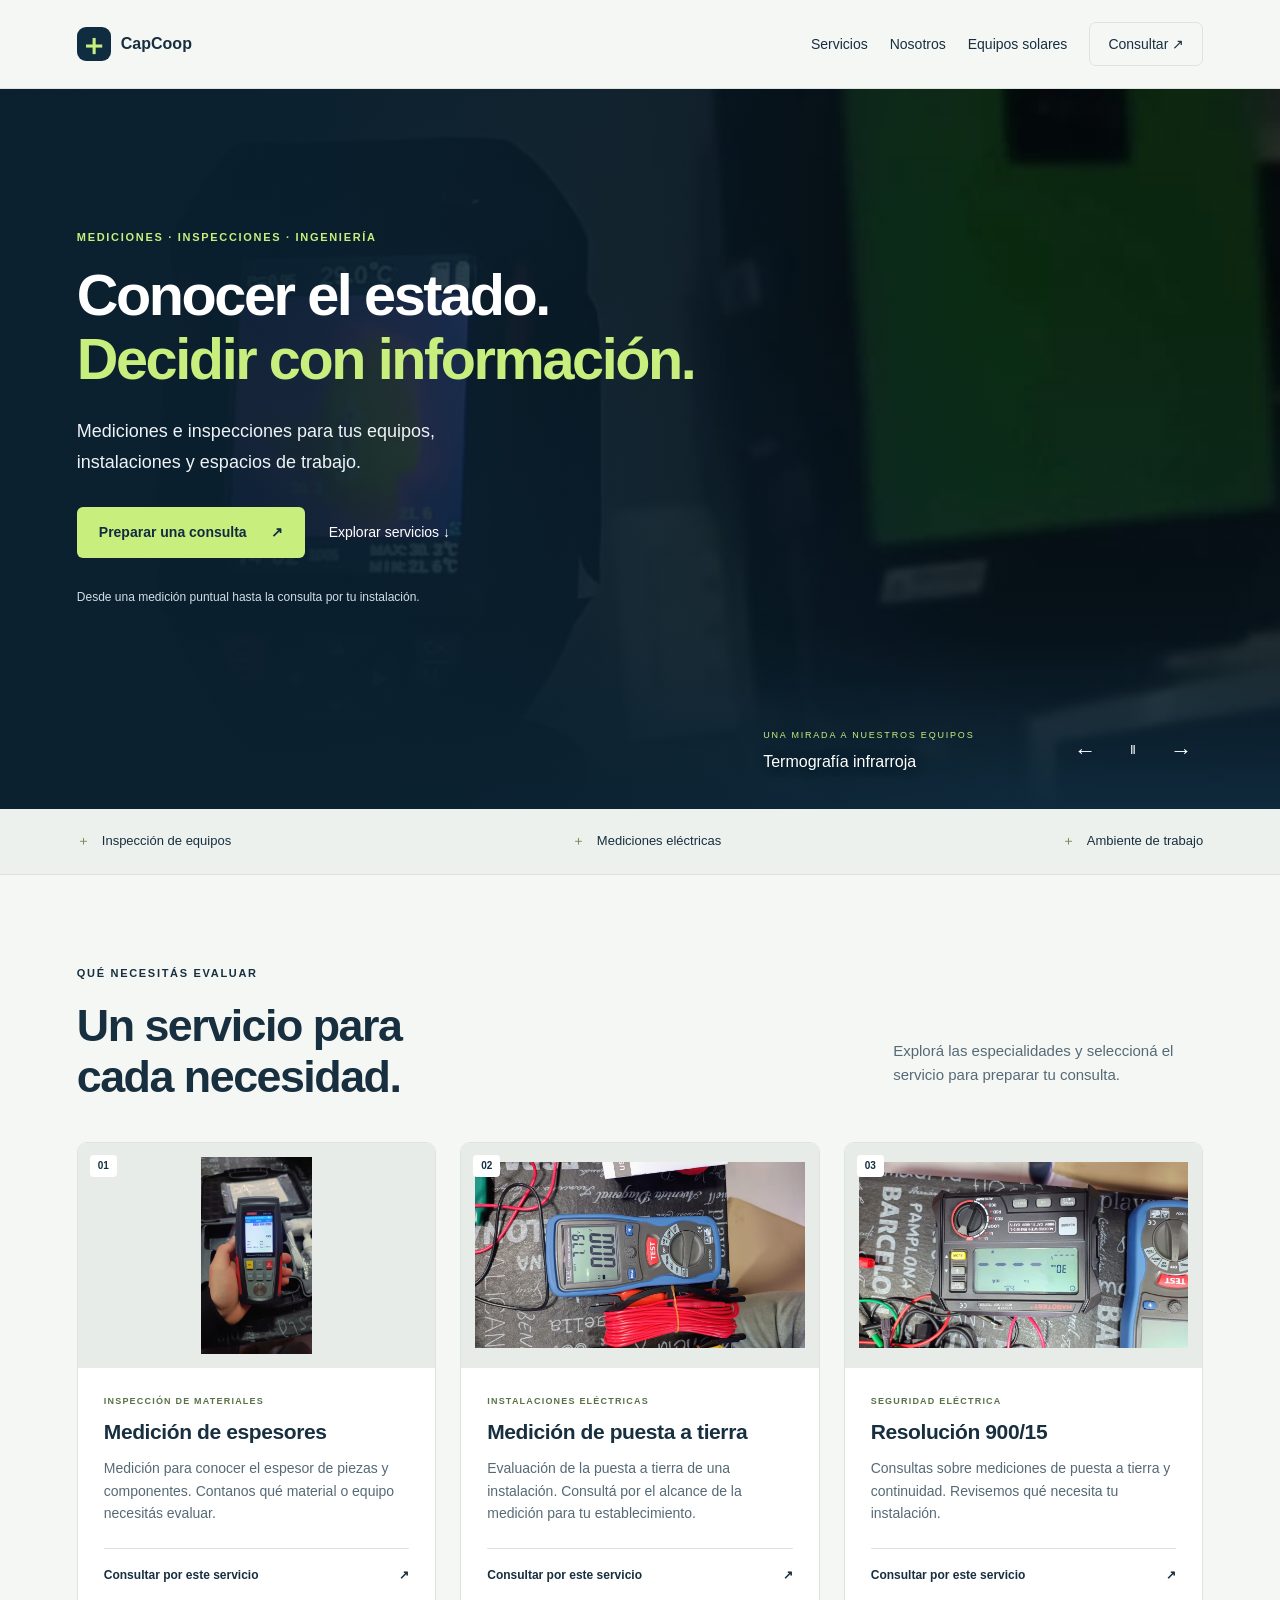
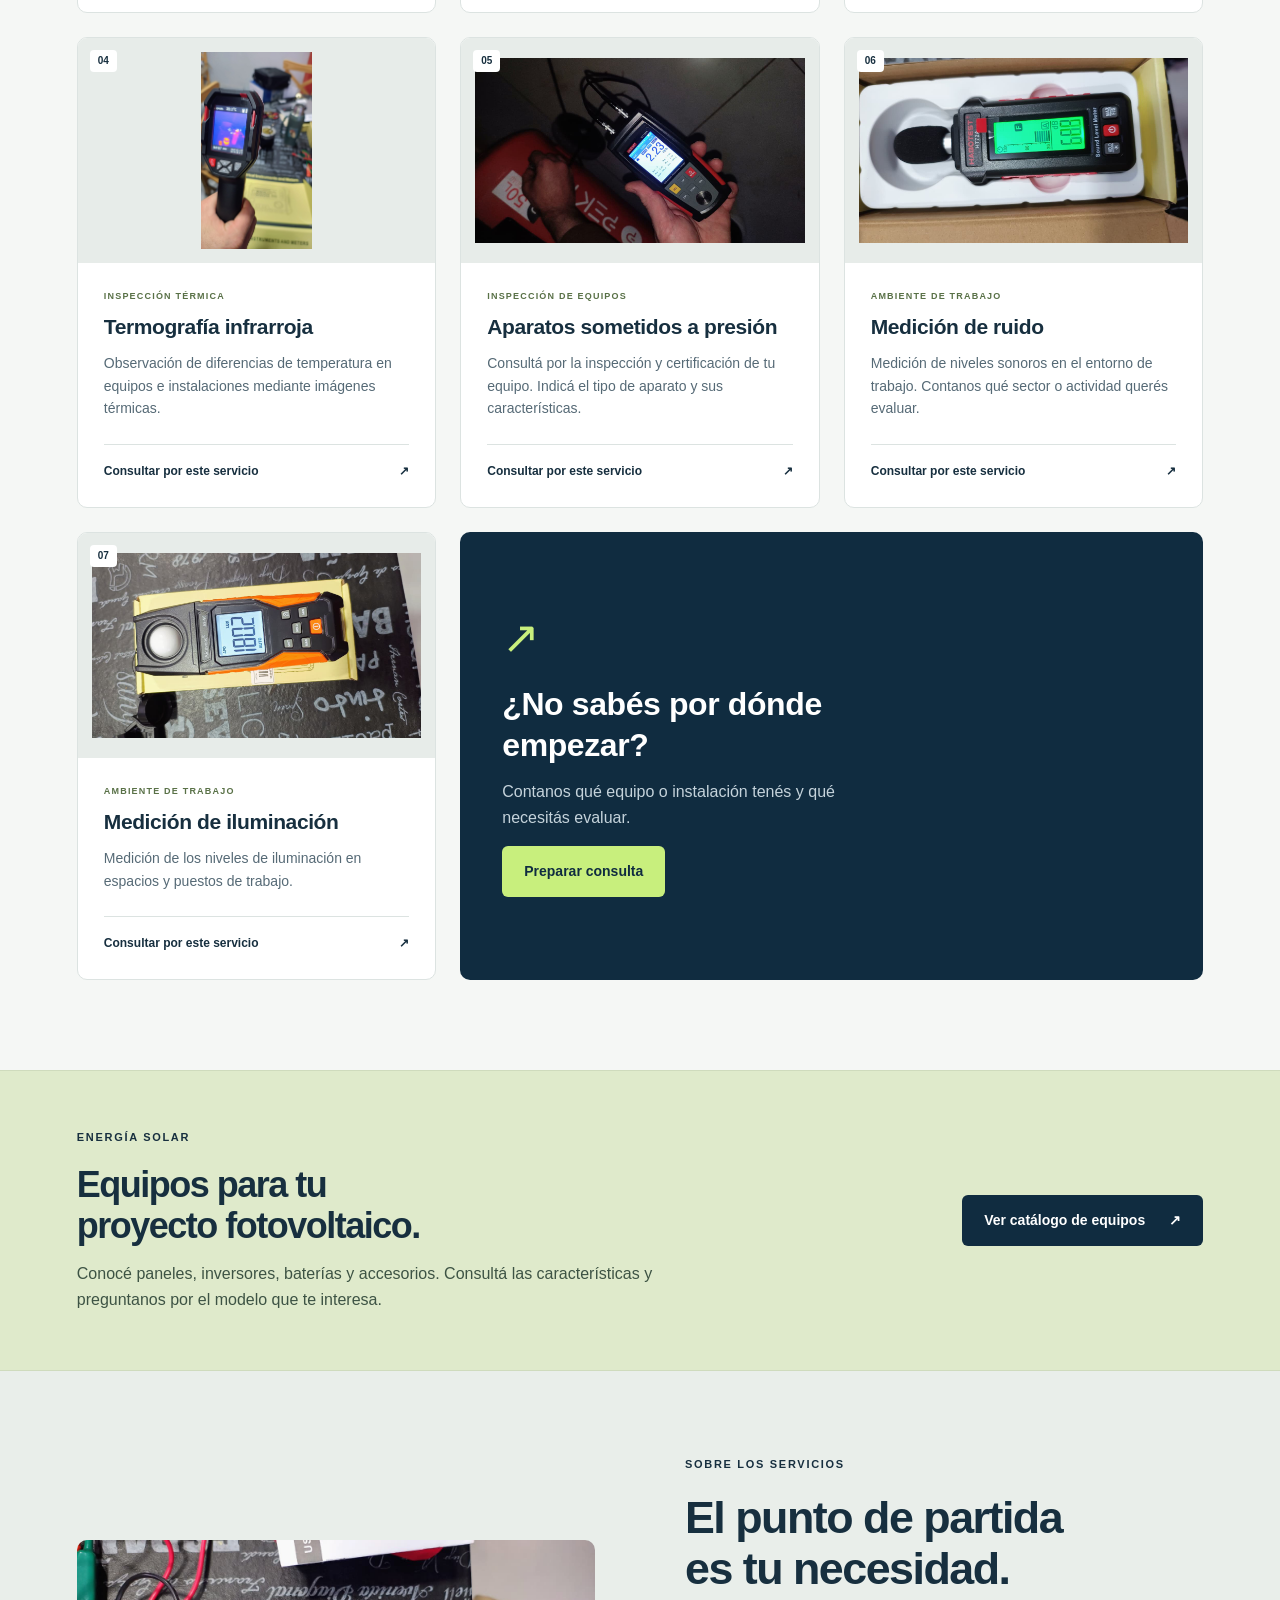
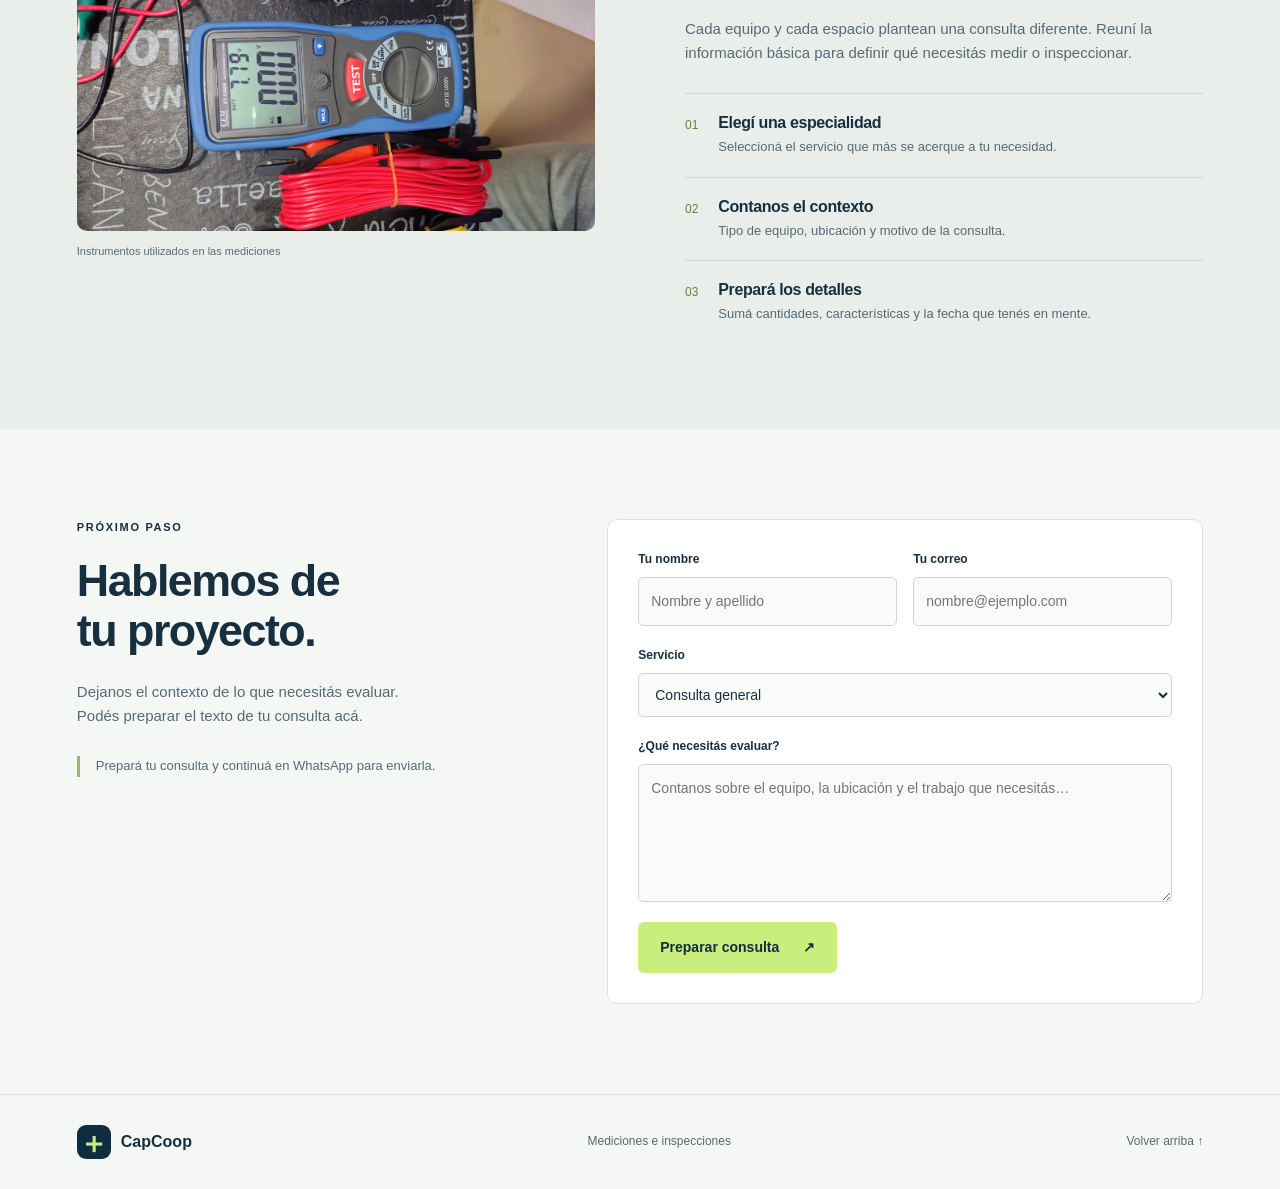
==== commit 8c13fc17: "catalogo" ====
--- a/index.html
+++ b/index.html
@@ -7,6 +7,7 @@
     <title>Servicios de ingeniería | Mediciones e inspecciones</title>
     <link rel="stylesheet" href="style.css">
     <link rel="stylesheet" href="galeria.css">
+    <link rel="stylesheet" href="catalogo.css">
     <script src="config.js" defer></script>
     <script src="script.js" defer></script>
     <script src="galeria.js" defer></script>
@@ -19,6 +20,7 @@
         <nav aria-label="Principal">
           <a href="#servicios">Servicios</a>
           <a href="#nosotros">Nosotros</a>
+          <a href="catalogo.html">Equipos solares</a>
           <a class="nav-cta" href="#contacto">Consultar <span aria-hidden="true">↗</span></a>
         </nav>
       </div>
@@ -150,6 +152,7 @@
           </aside>
         </div>
       </section>
+      <section class="solar-promo" id="equipos-solares"><div class="wrap solar-promo-inner"><div><p class="eyebrow">ENERGÍA SOLAR</p><h2>Equipos para tu<br>proyecto fotovoltaico.</h2><p>Conocé paneles, inversores, baterías y accesorios. Consultá las características y preguntanos por el modelo que te interesa.</p></div><a class="button" href="catalogo.html">Ver catálogo de equipos <span aria-hidden="true">↗</span></a></div></section>
       <section class="about" id="nosotros">
         <div class="wrap about-grid">
           <figure>
--- a/catalogo.css
+++ b/catalogo.css
@@ -0,0 +1,10 @@
+/* Catálogo y acceso desde la portada. Usa los colores del sitio existente. */
+.solar-promo{background:#dfeacb;border-block:1px solid #cfdbbd;padding:58px 0}
+.solar-promo-inner{display:flex;align-items:center;justify-content:space-between;gap:40px}
+.solar-promo h2{font-size:36px;margin-bottom:15px}.solar-promo p:not(.eyebrow){max-width:620px;margin-bottom:0;color:#3d5344}.solar-promo .button{flex-shrink:0;background:#102c40;color:#fff}.solar-promo .button:hover{background:#244d65}
+.header-row nav{flex-wrap:wrap;gap:22px}.solar-page{background:#f5f7f5}.solar-page header{z-index:10}
+.solar-intro{padding:62px 0 70px;background:#102c40;color:#fff}.solar-intro-grid{display:grid;grid-template-columns:1.4fr .6fr;gap:70px;align-items:center}.back-link{display:inline-block;color:#c6d4dc;font-size:12px;margin-bottom:30px}.solar-intro .eyebrow{color:#c8ef7d}.solar-intro h1{font-size:clamp(38px,4.4vw,60px);letter-spacing:-2px;margin-bottom:22px}.solar-intro em{color:#c8ef7d;font-style:normal}.solar-intro-grid>div>p:not(.eyebrow){max-width:540px;color:#d4e0e6;font-size:17px}.solar-intro .button{margin-top:12px}.solar-intro-note{border-left:1px solid #ffffff30;padding-left:38px}.solar-intro-note>span{font-size:45px;color:#c8ef7d}.solar-intro-note h2{font-size:32px;margin-top:16px;margin-bottom:18px}.solar-intro-note p{font-size:14px;color:#c6d4dc;margin:0;max-width:260px}
+.solar-list{padding:65px 0 80px}.solar-heading{display:flex;justify-content:space-between;align-items:end;gap:35px;margin-bottom:28px}.solar-heading h2{font-size:32px;margin-bottom:0}.solar-heading>p{max-width:360px;font-size:12px;color:#566a76;margin:0}.solar-filters{display:grid;grid-template-columns:1.4fr 1fr auto;align-items:end;gap:16px;padding:22px;background:#e9eeea;border:1px solid #dce3e1;border-radius:8px}.solar-reset{padding:12px 15px;background:#fff;border:1px solid #ced8d1;color:#172f3f;border-radius:5px;font-size:13px;cursor:pointer}.solar-results{font-size:12px;color:#566a76;margin:22px 0 18px}.solar-products{display:grid;grid-template-columns:repeat(3,minmax(0,1fr));gap:20px}.solar-product{background:white;border:1px solid #dce3e1;border-radius:9px;display:flex;flex-direction:column;padding:24px;min-width:0}.product-top{display:flex;align-items:center;gap:12px;margin-bottom:20px}.product-top .eyebrow{font-size:9px;letter-spacing:1px;margin:0;color:#4e683d}.product-icon{display:grid;place-items:center;width:38px;height:38px;flex-shrink:0;background:#edf3e6;color:#48642f;border-radius:8px;font-size:24px}.solar-product h3{font-size:19px;overflow-wrap:anywhere;line-height:1.35;margin-bottom:14px}.product-description{font-size:13px;line-height:1.75;color:#52636e;white-space:normal}.product-note{font-size:11px;color:#6a511d;border-left:2px solid #b89f61;padding-left:10px;margin-block:0 20px}.product-ask{border-top:1px solid #dce3e1;padding-top:18px;margin-top:auto;display:flex;justify-content:space-between;gap:10px;font-size:12px;font-weight:700}.product-ask:hover{color:#4b731f}.solar-inquiry{background:#e9eeea;padding:75px 0}.solar-inquiry-grid{display:grid;grid-template-columns:.8fr 1.2fr;gap:80px}.solar-inquiry h2{font-size:38px}.solar-inquiry-grid>div>p:not(.eyebrow){font-size:14px;color:#566a76;max-width:350px}.solar-channel{border-left:3px solid #9db574;padding-left:16px;margin-top:28px}.solar-draft-actions{display:flex;gap:12px;flex-wrap:wrap;margin-top:15px}.solar-inquiry form{min-width:0}.solar-inquiry select{max-width:100%;text-overflow:ellipsis}.solar-inquiry #solar-status{font-size:13px;margin:0}.solar-inquiry #solar-status:empty{display:none}#solar-draft{border-top:1px solid #dce3e1;padding-top:20px}#solar-empty{padding:30px;background:#fff;border:1px solid #dce3e1;border-radius:8px}
+@media(max-width:1000px){.solar-products{grid-template-columns:repeat(2,minmax(0,1fr))}.solar-intro-grid,.solar-inquiry-grid{gap:35px}.solar-promo-inner{align-items:start;flex-direction:column}.solar-heading{align-items:start;flex-direction:column;gap:20px}.solar-heading>p{max-width:620px}}
+@media(max-width:680px){.solar-intro{padding-block:35px 48px}.solar-intro-grid,.solar-inquiry-grid{grid-template-columns:minmax(0,1fr);gap:30px}.solar-intro-note{display:none}.solar-intro h1{letter-spacing:-1.4px}.solar-intro-grid>div>p:not(.eyebrow){font-size:15px}.solar-products{grid-template-columns:minmax(0,1fr)}.solar-list{padding-block:42px}.solar-filters{grid-template-columns:minmax(0,1fr);padding:18px;gap:14px}.solar-reset{justify-self:start}.solar-heading h2,.solar-promo h2{font-size:30px}.solar-inquiry{padding-block:50px}.solar-inquiry h2{font-size:32px}.solar-inquiry .field-pair{grid-template-columns:minmax(0,1fr)}.header-row nav{gap:10px;font-size:11px}.solar-page footer{padding-bottom:30px}}
+@media print{header,.solar-intro,.solar-filters,.product-ask,.solar-inquiry,footer,.skip{display:none!important}.solar-list{width:100%;padding:0}.solar-products{display:block}.solar-product{break-inside:avoid;margin-bottom:15px}.solar-heading{display:block}.solar-heading>p{max-width:none}.solar-product[hidden]{display:none!important}}
